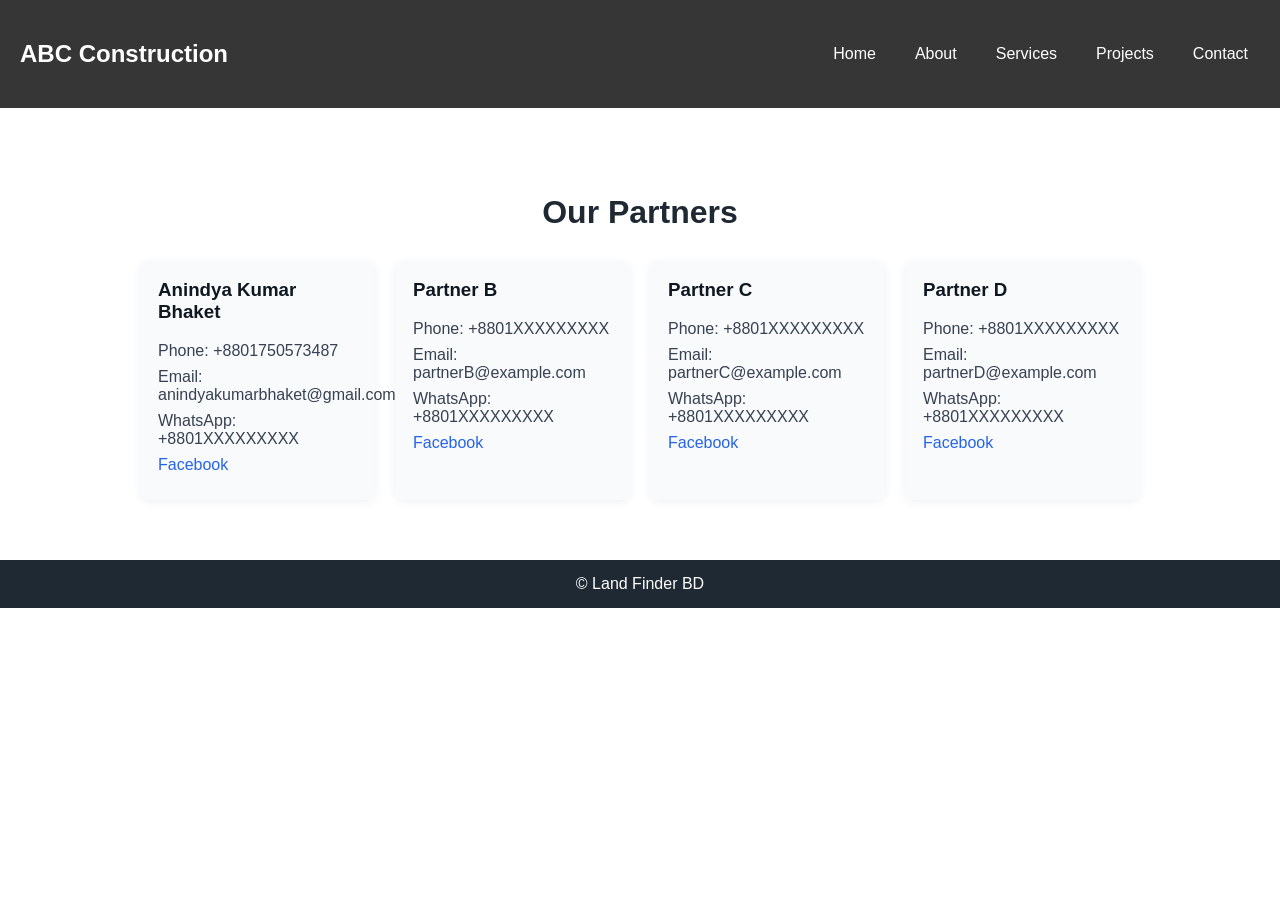
==== contact.html @ a6ad790f "initial" ====
<!DOCTYPE html>
<html lang="en">
<head>
<meta charset="UTF-8">
<meta name="viewport" content="width=device-width, initial-scale=1.0">
<title>Contact | ABC Construction</title>
<link rel="stylesheet" href="css/style.css">
</head>
<body>
<header>
<h2>ABC Construction</h2>
<button class="nav-toggle" onclick="toggleNav()">☰</button>
<nav id="nav-menu">
<a href="index.html">Home</a>
<a href="about.html">About</a>
<a href="services.html">Services</a>
<a href="projects.html">Projects</a>
<a href="contact.html">Contact</a>
</nav>
</header>


<section class="partners">
	<h2>Our Partners</h2>
	<div class="partner-grid">
		<div class="partner-card">
			<h3>Anindya Kumar Bhaket</h3>
			<ul class="partner-contact">
				<li>Phone: +8801750573487</li>
				<li>Email: anindyakumarbhaket@gmail.com</li>
				<li>WhatsApp: +8801XXXXXXXXX</li>
				<li><a href="https://facebook.com/partnerA" target="_blank">Facebook</a></li>
			</ul>
		</div>

		<div class="partner-card">
			<h3>Partner B</h3>
			<ul class="partner-contact">
				<li>Phone: +8801XXXXXXXXX</li>
				<li>Email: partnerB@example.com</li>
				<li>WhatsApp: +8801XXXXXXXXX</li>
				<li><a href="https://facebook.com/partnerB" target="_blank">Facebook</a></li>
			</ul>
		</div>

		<div class="partner-card">
			<h3>Partner C</h3>
			<ul class="partner-contact">
				<li>Phone: +8801XXXXXXXXX</li>
				<li>Email: partnerC@example.com</li>
				<li>WhatsApp: +8801XXXXXXXXX</li>
				<li><a href="https://facebook.com/partnerC" target="_blank">Facebook</a></li>
			</ul>
		</div>

		<div class="partner-card">
			<h3>Partner D</h3>
			<ul class="partner-contact">
				<li>Phone: +8801XXXXXXXXX</li>
				<li>Email: partnerD@example.com</li>
				<li>WhatsApp: +8801XXXXXXXXX</li>
				<li><a href="https://facebook.com/partnerD" target="_blank">Facebook</a></li>
			</ul>
		</div>
	</div>
</section>
<footer>© Land Finder BD</footer>
<script src="js/script.js"></script>
</body>
</html>
---- css/style.css ----
body { font-family: Arial, sans-serif; margin: 0; }
body { font-family: Arial, sans-serif; margin: 0; }
header { background:#363636; color:#fff; padding:20px; display:flex; justify-content:space-between; }
nav a { color:#fff; margin-left:15px; text-decoration:none; }
.hero {
	position: relative;
	padding: 100px 20px 100px 20px;
	background: #222;
	color: #fff;
	text-align: center;
	overflow: hidden;
}
.hero-bg {
	position: absolute;
	top: 0; left: 0; right: 0; bottom: 0;
	background: url('../images/plot1.jpeg') center/cover no-repeat;
	opacity: 0.35;
	z-index: 1;
}
.hero-content {
	position: relative;
	z-index: 2;
}
.hero-title {
	font-size: 3rem;
	margin-bottom: 20px;
	animation: fadeInDown 1s;
}
.hero-subtitle {
	font-size: 1.5rem;
	margin-bottom: 30px;
	animation: fadeInUp 1.2s;
}
@keyframes fadeInDown {
	from { opacity: 0; transform: translateY(-40px); }
	to { opacity: 1; transform: translateY(0); }
}
@keyframes fadeInUp {
	from { opacity: 0; transform: translateY(40px); }
	to { opacity: 1; transform: translateY(0); }
}
/* Call to Action Section */
.cta {
	background: #f3f4f6;
	padding: 60px 20px;
	text-align: center;
}
.cta h2 {
	font-size: 2.2rem;
	margin-bottom: 40px;
	color: #1f2933;
}
.cta-features {
	display: flex;
	flex-wrap: wrap;
	justify-content: center;
	gap: 40px;
}
.cta-feature {
	background: #fff;
	border-radius: 10px;
	box-shadow: 0 2px 12px rgba(0,0,0,0.07);
	padding: 30px 20px;
	max-width: 300px;
	flex: 1 1 250px;
	transition: transform 0.3s;
}
.cta-feature:hover {
	transform: translateY(-10px) scale(1.04);
	box-shadow: 0 6px 24px rgba(0,0,0,0.13);
}
.cta-feature img {
	width: 80px;
	height: 80px;
	object-fit: cover;
	border-radius: 50%;
	margin-bottom: 18px;
}
.cta-feature h3 {
	color: #f59e0b;
	margin-bottom: 10px;
}
.cta-feature p {
	color: #555;
}

/* Services page improvements */
.services-hero {
	text-align: center;
	padding: 40px 20px;
	background: linear-gradient(135deg, #1f2933 0%, #374151 100%);
	color: #fff;
	border-radius: 8px;
	max-width: 1100px;
	margin: 0 auto 24px;
}
.services-hero .lead {
	color: #e6e7e9;
	margin-top: 10px;
	font-size: 1.05rem;
}
.services-grid {
	display: grid;
	grid-template-columns: repeat(auto-fit, minmax(220px, 1fr));
	gap: 22px;
	max-width: 1100px;
	margin: 0 auto 40px;
	padding: 0 18px;
}
.service-card {
	background: #fff;
	border-radius: 10px;
	overflow: hidden;
	box-shadow: 0 6px 20px rgba(15,23,34,0.06);
	transition: transform 0.28s ease, box-shadow 0.28s ease;
}
.service-card a { display:block; }
.service-card img {
	width: 100%;
	height: 160px;
	object-fit: cover;
	display: block;
}
.service-body { padding: 14px 16px 20px; }
.service-card h3 { margin: 0 0 8px; color: #0f1720; }
.service-card p { margin: 0; color: #475569; }
.service-card:hover { transform: translateY(-8px); box-shadow: 0 12px 30px rgba(15,23,34,0.12); }

/* Project Slider */
.project-slider {
  max-width: 900px;
  margin: 20px auto;
  padding: 0 18px;
}
.slider-container {
  position: relative;
  overflow: hidden;
  border-radius: 10px;
  box-shadow: 0 8px 24px rgba(15,23,34,0.12);
  background: #f0f0f0;
}
.slides-wrapper {
  display: flex;
  transition: transform 0.4s ease;
}
.slide {
  min-width: 100%;
  height: 400px;
  object-fit: cover;
  display: block;
}
.slider-btn {
  position: absolute;
  top: 50%;
  transform: translateY(-50%);
  background: rgba(0,0,0,0.5);
  color: #fff;
  border: none;
  padding: 12px 16px;
  font-size: 28px;
  cursor: pointer;
  transition: background 0.3s;
  z-index: 2;
}
.slider-btn:hover { background: rgba(0,0,0,0.8); }
.slider-prev { left: 10px; }
.slider-next { right: 10px; }
.slider-dots {
  display: flex;
  justify-content: center;
  gap: 10px;
  padding: 12px 0;
  background: #f9f9f9;
}
.dot {
  width: 12px;
  height: 12px;
  border-radius: 50%;
  background: #ccc;
  cursor: pointer;
  transition: background 0.3s;
}
.dot.active { background: #f59e0b; }

/* Partners (Contact page) */
.partners {
	padding: 60px 20px;
	background: #fff;
	text-align: center;
}
.partners h2 {
	font-size: 2rem;
	color: #1f2933;
	margin-bottom: 30px;
}
.partner-grid {
	display: grid;
	grid-template-columns: repeat(auto-fit, minmax(220px, 1fr));
	gap: 20px;
	max-width: 1000px;
	margin: 0 auto;
}
.partner-card {
	background: #f8fafc;
	border-radius: 8px;
	padding: 18px;
	box-shadow: 0 2px 10px rgba(0,0,0,0.06);
	text-align: left;
}
.partner-card h3 {
	margin-top: 0;
	color: #0f1720;
}
.partner-contact {
	list-style: none;
	padding: 0;
	margin: 10px 0 0 0;
	color: #374151;
}
.partner-contact li {
	margin-bottom: 8px;
}
.partner-contact a {
	color: #2563eb;
	text-decoration: none;
}
.partner-contact a:hover {
	text-decoration: underline;
}
section { padding:60px; }
.btn { background:#f59e0b; padding:12px 20px; color:#000; text-decoration:none; font-weight:bold; }
footer { background:#1f2933; color:#fff; text-align:center; padding:15px; }




/* Project Gallery */
.project-gallery {
display: grid;
grid-template-columns: repeat(auto-fit, minmax(250px, 1fr));
gap: 25px;
margin-top: 40px;
}


.project-card {
background: #f3f4f6;
border-radius: 6px;
overflow: hidden;
transition: transform 0.3s ease;
}


.project-card:hover {
transform: scale(1.03);
}


.project-card img {
width: 100%;
height: 200px;
object-fit: cover;
}


.project-info {
padding: 15px;
}


.project-info h3 {
margin-bottom: 5px;
}


.project-info p {
color: #555;
}
/* Mobile Navigation */
.nav-toggle {
	display: none;
	background: none;
	border: none;
	color: #fff;
	font-size: 24px;
	cursor: pointer;
	padding: 8px;
}
nav {
	display: flex;
	align-items: center;
}
nav a { padding: 8px 12px; }

/* Mobile Responsiveness */
@media (max-width: 768px) {
	header {
		flex-direction: column;
		padding: 15px;
	}
	header h2 {
		margin: 0 0 15px 0;
		font-size: 1.3rem;
	}
	.nav-toggle {
		display: block;
		position: absolute;
		right: 15px;
		top: 15px;
	}
	nav {
		flex-direction: column;
		display: none;
		width: 100%;
		background: rgba(31, 41, 51, 0.95);
		padding: 12px 0;
	}
	nav.active {
		display: flex;
	}
	nav a {
		display: block;
		padding: 12px 15px;
		text-align: left;
		border-bottom: 1px solid rgba(255,255,255,0.1);
	}
	
	.hero-title {
		font-size: 1.8rem;
	}
	.hero-subtitle {
		font-size: 1rem;
	}
	.hero {
		padding: 60px 15px;
	}
	
	.cta h2 {
		font-size: 1.5rem;
	}
	.cta-features {
		gap: 20px;
	}
	.cta-feature {
		flex: 1 1 100%;
		max-width: none;
	}
	
	.services-grid {
		grid-template-columns: repeat(auto-fit, minmax(150px, 1fr));
		gap: 15px;
		padding: 0 12px;
	}
	
	.partner-grid {
		grid-template-columns: repeat(auto-fit, minmax(160px, 1fr));
		gap: 12px;
	}
	.partner-card {
		padding: 12px;
	}
	
	.project-gallery {
		grid-template-columns: repeat(auto-fit, minmax(150px, 1fr));
		gap: 15px;
	}
	
	section {
		padding: 40px 15px;
	}
	
	.slide {
		height: 250px;
	}
	.slider-btn {
		padding: 8px 12px;
		font-size: 20px;
	}
	
	.slider-dots {
		padding: 8px 0;
		gap: 6px;
	}
	.dot {
		width: 10px;
		height: 10px;
	}
}

@media (max-width: 480px) {
	header h2 {
		font-size: 1rem;
		margin-bottom: 10px;
	}
	.nav-toggle {
		top: 12px;
		right: 12px;
	}
	
	.hero {
		padding: 40px 12px;
	}
	.hero-title {
		font-size: 1.4rem;
		margin-bottom: 12px;
	}
	.hero-subtitle {
		font-size: 0.9rem;
		margin-bottom: 15px;
	}
	
	.cta {
		padding: 40px 12px;
	}
	.cta h2 {
		font-size: 1.3rem;
		margin-bottom: 20px;
	}
	.cta-features {
		gap: 12px;
	}
	.cta-feature {
		padding: 15px 12px;
	}
	
	.services-hero {
		padding: 25px 12px;
	}
	.services-grid {
		grid-template-columns: 1fr;
		gap: 12px;
	}
	.service-card img {
		height: 140px;
	}
	
	.project-gallery {
		grid-template-columns: 1fr;
		gap: 12px;
		margin-top: 20px;
	}
	
	.partner-grid {
		grid-template-columns: 1fr;
	}
	.partner-card {
		padding: 10px;
	}
	
	section {
		padding: 25px 12px;
	}
	section h2 {
		font-size: 1.3rem;
	}
	
	.running-preview {
		padding: 30px 12px;
	}
	
	.slide {
		height: 200px;
	}
	.slider-btn {
		padding: 6px 10px;
		font-size: 16px;
	}
	
	.btn {
		padding: 10px 18px;
		font-size: 0.9rem;
	}
	
	form input, form textarea {
		width: 100%;
		padding: 10px;
		margin-bottom: 10px;
		box-sizing: border-box;
	}
}
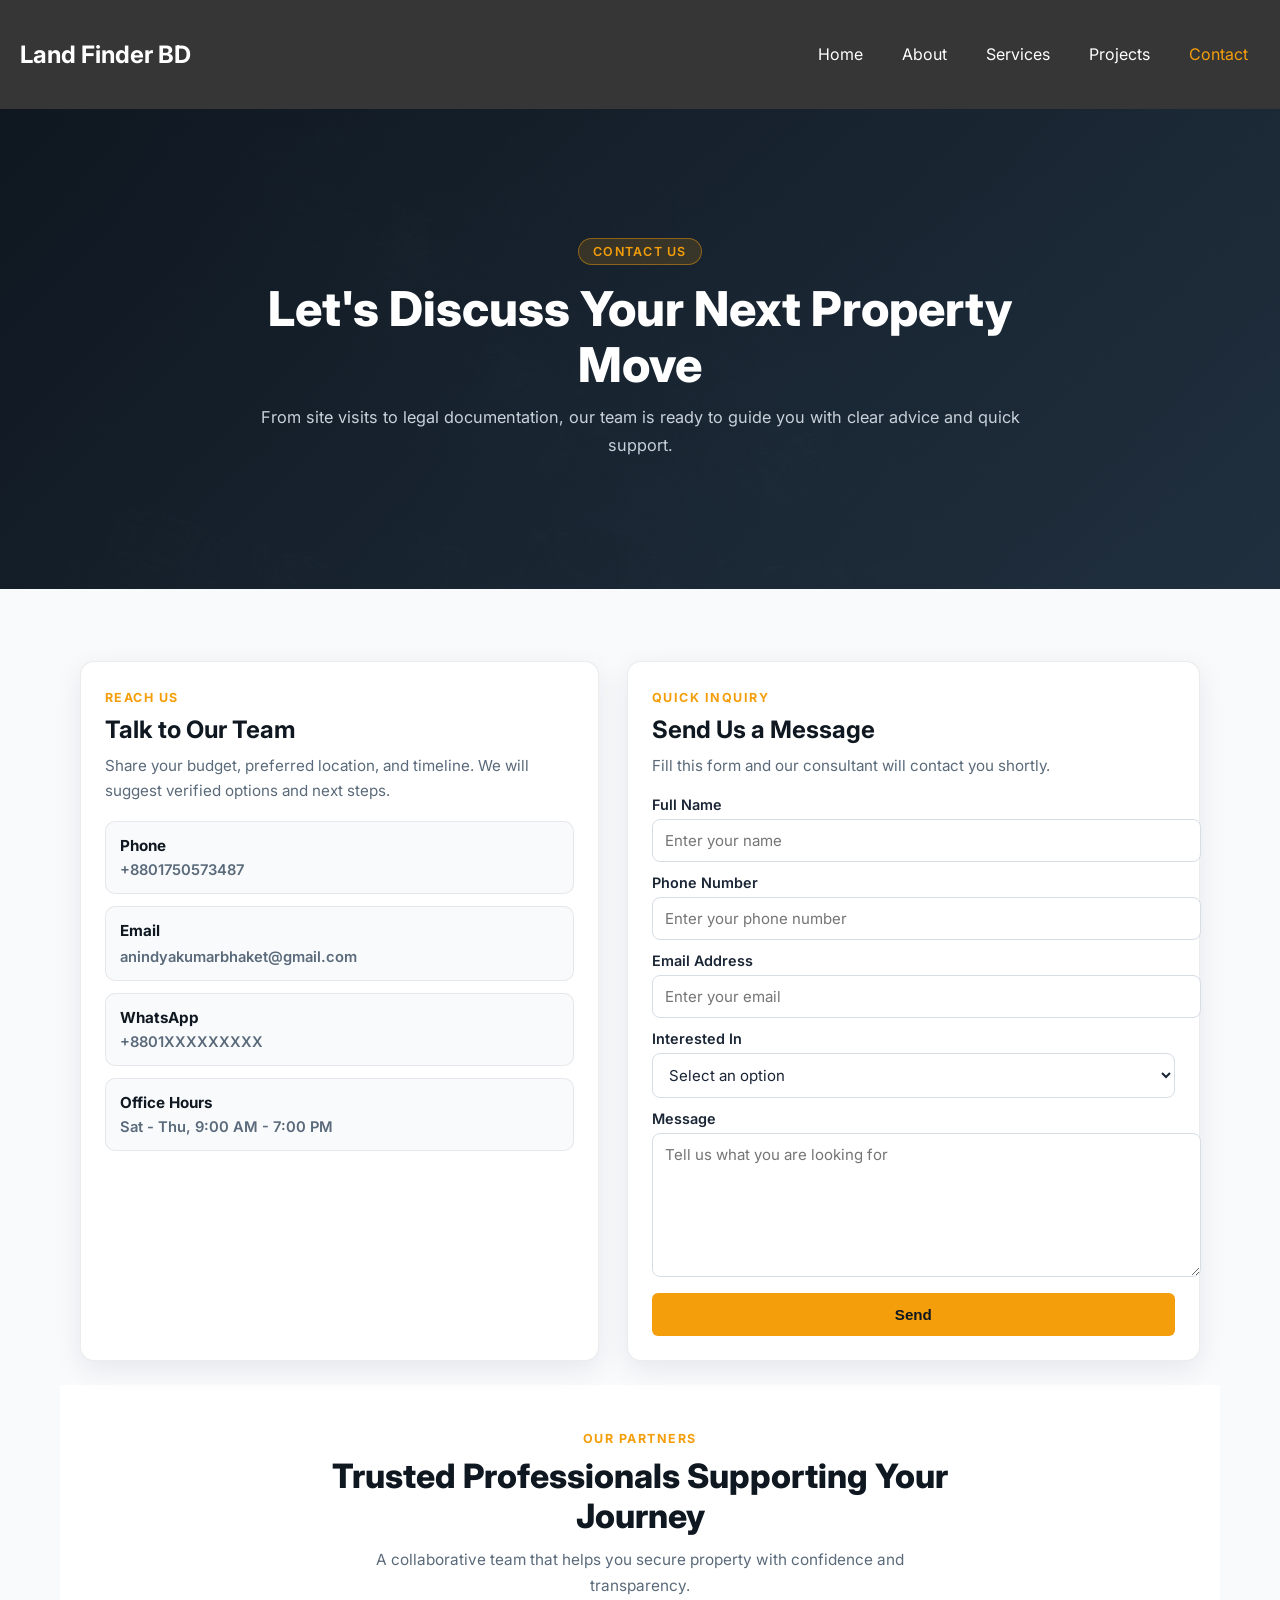
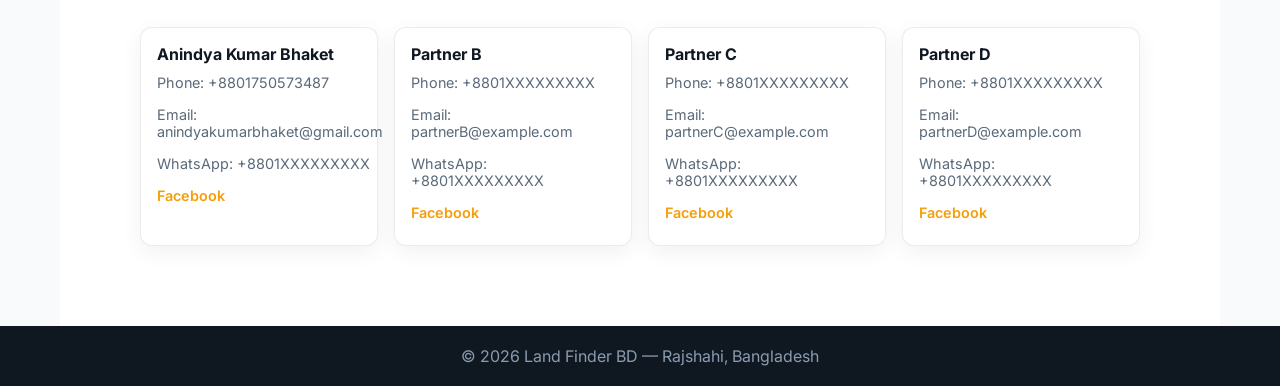
==== commit 3c7b931f: "cursor edit (contact.html)" ====
--- a/contact.html
+++ b/contact.html
@@ -1,70 +1,544 @@
 <!DOCTYPE html>
 <html lang="en">
 <head>
-<meta charset="UTF-8">
-<meta name="viewport" content="width=device-width, initial-scale=1.0">
-<title>Contact | ABC Construction</title>
-<link rel="stylesheet" href="css/style.css">
+  <meta charset="UTF-8">
+  <meta name="viewport" content="width=device-width, initial-scale=1.0">
+  <title>Contact | Land Finder BD</title>
+  <meta name="description" content="Contact Land Finder BD for land buying consultation, site visits, legal assistance, and project information across Rajshahi.">
+  <link rel="preconnect" href="https://fonts.googleapis.com">
+  <link rel="preconnect" href="https://fonts.gstatic.com" crossorigin>
+  <link href="https://fonts.googleapis.com/css2?family=Inter:wght@400;500;600;700;800&display=swap" rel="stylesheet">
+  <link rel="stylesheet" href="css/style.css">
+  <style>
+    body { font-family: 'Inter', Arial, sans-serif; background: #f8fafc; color: #0f1720; }
+
+    .page-wrap { background: #f8fafc; }
+
+    .contact-hero {
+      position: relative;
+      min-height: 360px;
+      display: flex;
+      align-items: center;
+      justify-content: center;
+      overflow: hidden;
+      background: #0f1720;
+    }
+    .contact-hero-bg {
+      position: absolute;
+      inset: 0;
+      background: url('images/project2.jpg') center/cover no-repeat;
+      opacity: 0.2;
+      transform: scale(1.04);
+    }
+    .contact-hero-overlay {
+      position: absolute;
+      inset: 0;
+      background: linear-gradient(135deg, rgba(15,23,32,0.9) 0%, rgba(37,55,72,0.78) 100%);
+    }
+    .contact-hero-content {
+      position: relative;
+      z-index: 2;
+      text-align: center;
+      color: #fff;
+      max-width: 760px;
+      padding: 52px 20px;
+    }
+    .contact-hero-badge {
+      display: inline-block;
+      background: rgba(245,158,11,0.15);
+      border: 1px solid rgba(245,158,11,0.45);
+      color: #f59e0b;
+      font-size: 0.78rem;
+      font-weight: 600;
+      letter-spacing: 0.1em;
+      text-transform: uppercase;
+      padding: 5px 14px;
+      border-radius: 999px;
+      margin-bottom: 16px;
+    }
+    .contact-hero h1 {
+      margin: 0 0 12px;
+      font-size: clamp(2rem, 4.5vw, 3rem);
+      line-height: 1.15;
+      font-weight: 800;
+    }
+    .contact-hero p {
+      margin: 0;
+      color: #c9d1da;
+      font-size: 1.02rem;
+      line-height: 1.7;
+    }
+
+    .contact-main {
+      max-width: 1120px;
+      margin: 0 auto;
+      padding: 72px 20px 24px;
+      display: grid;
+      grid-template-columns: 0.95fr 1.05fr;
+      gap: 28px;
+    }
+
+    .info-panel,
+    .form-panel {
+      background: #fff;
+      border-radius: 14px;
+      border: 1px solid rgba(15,23,32,0.08);
+      box-shadow: 0 8px 28px rgba(15,23,32,0.08);
+      padding: 24px;
+    }
+
+    .panel-label {
+      display: inline-block;
+      color: #f59e0b;
+      font-size: 0.78rem;
+      font-weight: 700;
+      letter-spacing: 0.12em;
+      text-transform: uppercase;
+      margin-bottom: 10px;
+    }
+    .info-panel h2,
+    .form-panel h2 {
+      margin: 0 0 8px;
+      font-size: 1.5rem;
+      line-height: 1.25;
+    }
+    .panel-sub {
+      margin: 0 0 18px;
+      color: #5a6a7a;
+      line-height: 1.65;
+      font-size: 0.95rem;
+    }
+
+    .info-grid {
+      display: grid;
+      gap: 12px;
+    }
+    .info-item {
+      background: #f8fafc;
+      border: 1px solid rgba(15,23,32,0.08);
+      border-radius: 10px;
+      padding: 14px;
+    }
+    .info-item h3 {
+      margin: 0 0 6px;
+      font-size: 0.95rem;
+      color: #0f1720;
+    }
+    .info-item p,
+    .info-item a {
+      margin: 0;
+      font-size: 0.92rem;
+      color: #5a6a7a;
+      text-decoration: none;
+      font-weight: 600;
+    }
+    .info-item a:hover { color: #f59e0b; }
+
+    .form-grid {
+      display: grid;
+      gap: 12px;
+    }
+    label {
+      display: block;
+      margin-bottom: 6px;
+      font-size: 0.9rem;
+      font-weight: 600;
+      color: #1a2535;
+    }
+    input,
+    select,
+    textarea {
+      width: 100%;
+      border: 1px solid #d6dde7;
+      border-radius: 8px;
+      padding: 11px 12px;
+      font-family: inherit;
+      font-size: 0.94rem;
+      color: #1a2535;
+      background: #fff;
+      outline: none;
+      transition: border-color 0.2s, box-shadow 0.2s;
+    }
+    input:focus,
+    select:focus,
+    textarea:focus {
+      border-color: #f59e0b;
+      box-shadow: 0 0 0 3px rgba(245,158,11,0.16);
+    }
+    textarea {
+      resize: vertical;
+      min-height: 120px;
+    }
+
+    .btn-primary {
+      background: #f59e0b;
+      color: #0f1720;
+      font-weight: 700;
+      padding: 13px 24px;
+      border-radius: 6px;
+      border: none;
+      cursor: pointer;
+      font-size: 0.95rem;
+      transition: background 0.25s, transform 0.2s;
+    }
+    .btn-primary:hover {
+      background: #d97706;
+      transform: translateY(-2px);
+    }
+
+    .partners {
+      max-width: 1120px;
+      margin: 0 auto;
+      padding: 42px 20px 80px;
+    }
+    .section-header {
+      text-align: center;
+      max-width: 620px;
+      margin: 0 auto 28px;
+    }
+    .section-label {
+      display: inline-block;
+      color: #f59e0b;
+      font-size: 0.78rem;
+      font-weight: 700;
+      letter-spacing: 0.12em;
+      text-transform: uppercase;
+      margin-bottom: 10px;
+    }
+    .section-header h2 {
+      margin: 0 0 10px;
+      font-size: clamp(1.55rem, 3.2vw, 2.1rem);
+      line-height: 1.2;
+      font-weight: 800;
+      color: #0f1720;
+    }
+    .section-header p {
+      margin: 0;
+      color: #5a6a7a;
+      line-height: 1.7;
+      font-size: 0.96rem;
+    }
+
+    .partner-grid {
+      display: grid;
+      grid-template-columns: repeat(auto-fit, minmax(220px, 1fr));
+      gap: 16px;
+    }
+    .partner-card {
+      background: #fff;
+      border: 1px solid rgba(15,23,32,0.08);
+      border-radius: 12px;
+      padding: 16px;
+      box-shadow: 0 6px 22px rgba(15,23,32,0.06);
+    }
+    .partner-card h3 {
+      margin: 0 0 10px;
+      font-size: 1rem;
+      color: #0f1720;
+    }
+    .partner-contact {
+      list-style: none;
+      padding: 0;
+      margin: 0;
+      display: grid;
+      gap: 7px;
+      color: #5a6a7a;
+      font-size: 0.9rem;
+    }
+    .partner-contact a {
+      color: #f59e0b;
+      text-decoration: none;
+      font-weight: 600;
+    }
+
+    footer {
+      text-align: center;
+      color: #8a9bb0;
+      padding: 20px;
+      background: #0f1720;
+    }
+
+    @media (max-width: 900px) {
+      .contact-main {
+        grid-template-columns: 1fr;
+        padding-top: 50px;
+        gap: 18px;
+      }
+      .partners {
+        padding-top: 26px;
+      }
+    }
+    @media (max-width: 700px) {
+      header {
+        position: sticky;
+        top: 0;
+        z-index: 1000;
+        padding: 12px 16px;
+        background: #0f1720;
+        border-bottom: 1px solid rgba(255,255,255,0.08);
+        display: flex;
+        align-items: center;
+        justify-content: space-between;
+      }
+      header h2 {
+        color: #fff;
+        font-size: 1.1rem;
+        margin: 0;
+      }
+      .nav-toggle {
+        display: inline-flex;
+        align-items: center;
+        justify-content: center;
+        width: 38px;
+        height: 36px;
+        border: 1px solid rgba(255,255,255,0.2);
+        border-radius: 8px;
+        background: transparent;
+        color: #fff;
+        font-size: 1.1rem;
+      }
+      nav {
+        position: absolute;
+        top: 58px;
+        right: 14px;
+        left: 14px;
+        background: #1a2535;
+        border: 1px solid rgba(255,255,255,0.1);
+        border-radius: 10px;
+        display: none;
+        flex-direction: column;
+        padding: 10px;
+        gap: 2px;
+      }
+      nav.show {
+        display: flex;
+      }
+      nav a {
+        color: #dbe3ec;
+        padding: 10px 12px;
+        border-radius: 8px;
+        text-decoration: none;
+      }
+      nav a:hover {
+        background: rgba(245,158,11,0.15);
+      }
+
+      .contact-hero {
+        min-height: 300px;
+      }
+      .contact-hero-content {
+        padding: 38px 14px;
+      }
+      .contact-hero h1 {
+        font-size: 1.65rem;
+      }
+      .contact-hero p {
+        font-size: 0.94rem;
+        line-height: 1.6;
+      }
+
+      .contact-main {
+        padding: 28px 14px 8px;
+      }
+      .info-panel,
+      .form-panel {
+        padding: 16px;
+        border-radius: 12px;
+      }
+      .info-panel h2,
+      .form-panel h2 {
+        font-size: 1.24rem;
+      }
+      .panel-sub {
+        font-size: 0.9rem;
+        margin-bottom: 14px;
+      }
+
+      label {
+        font-size: 0.88rem;
+      }
+      input,
+      select,
+      textarea {
+        font-size: 16px;
+        padding: 12px;
+      }
+      .btn-primary {
+        width: 100%;
+        min-height: 46px;
+      }
+
+      .partners {
+        padding: 28px 14px 58px;
+      }
+      .section-header {
+        margin-bottom: 20px;
+      }
+      .section-header h2 {
+        font-size: 1.42rem;
+      }
+      .section-header p {
+        font-size: 0.9rem;
+      }
+      .partner-grid {
+        grid-template-columns: 1fr;
+      }
+      footer {
+        font-size: 0.86rem;
+        padding: 16px 12px;
+      }
+    }
+
+    @media (max-width: 420px) {
+      .contact-hero h1 {
+        font-size: 1.5rem;
+      }
+      .contact-hero-badge,
+      .panel-label,
+      .section-label {
+        font-size: 0.72rem;
+      }
+      .info-item,
+      .partner-card {
+        padding: 12px;
+      }
+    }
+  </style>
 </head>
 <body>
-<header>
-<h2>ABC Construction</h2>
-<button class="nav-toggle" onclick="toggleNav()">☰</button>
-<nav id="nav-menu">
-<a href="index.html">Home</a>
-<a href="about.html">About</a>
-<a href="services.html">Services</a>
-<a href="projects.html">Projects</a>
-<a href="contact.html">Contact</a>
-</nav>
-</header>
-
-
-<section class="partners">
-	<h2>Our Partners</h2>
-	<div class="partner-grid">
-		<div class="partner-card">
-			<h3>Anindya Kumar Bhaket</h3>
-			<ul class="partner-contact">
-				<li>Phone: +8801750573487</li>
-				<li>Email: anindyakumarbhaket@gmail.com</li>
-				<li>WhatsApp: +8801XXXXXXXXX</li>
-				<li><a href="https://facebook.com/partnerA" target="_blank">Facebook</a></li>
-			</ul>
-		</div>
-
-		<div class="partner-card">
-			<h3>Partner B</h3>
-			<ul class="partner-contact">
-				<li>Phone: +8801XXXXXXXXX</li>
-				<li>Email: partnerB@example.com</li>
-				<li>WhatsApp: +8801XXXXXXXXX</li>
-				<li><a href="https://facebook.com/partnerB" target="_blank">Facebook</a></li>
-			</ul>
-		</div>
-
-		<div class="partner-card">
-			<h3>Partner C</h3>
-			<ul class="partner-contact">
-				<li>Phone: +8801XXXXXXXXX</li>
-				<li>Email: partnerC@example.com</li>
-				<li>WhatsApp: +8801XXXXXXXXX</li>
-				<li><a href="https://facebook.com/partnerC" target="_blank">Facebook</a></li>
-			</ul>
-		</div>
-
-		<div class="partner-card">
-			<h3>Partner D</h3>
-			<ul class="partner-contact">
-				<li>Phone: +8801XXXXXXXXX</li>
-				<li>Email: partnerD@example.com</li>
-				<li>WhatsApp: +8801XXXXXXXXX</li>
-				<li><a href="https://facebook.com/partnerD" target="_blank">Facebook</a></li>
-			</ul>
-		</div>
-	</div>
-</section>
-<footer>© Land Finder BD</footer>
+<div class="page-wrap">
+  <header>
+    <h2>Land Finder BD</h2>
+    <button class="nav-toggle" onclick="toggleNav()" aria-label="Toggle navigation">☰</button>
+    <nav id="nav-menu">
+      <a href="index.html">Home</a>
+      <a href="about.html">About</a>
+      <a href="services.html">Services</a>
+      <a href="projects.html">Projects</a>
+      <a href="contact.html" style="color:#f59e0b;">Contact</a>
+    </nav>
+  </header>
+
+  <section class="contact-hero" aria-label="Contact hero">
+    <div class="contact-hero-bg"></div>
+    <div class="contact-hero-overlay"></div>
+    <div class="contact-hero-content">
+      <div class="contact-hero-badge">Contact Us</div>
+      <h1>Let's Discuss Your Next Property Move</h1>
+      <p>From site visits to legal documentation, our team is ready to guide you with clear advice and quick support.</p>
+    </div>
+  </section>
+
+  <section class="contact-main" aria-label="Contact details and inquiry form">
+    <article class="info-panel">
+      <span class="panel-label">Reach Us</span>
+      <h2>Talk to Our Team</h2>
+      <p class="panel-sub">Share your budget, preferred location, and timeline. We will suggest verified options and next steps.</p>
+      <div class="info-grid">
+        <div class="info-item">
+          <h3>Phone</h3>
+          <p>+8801750573487</p>
+        </div>
+        <div class="info-item">
+          <h3>Email</h3>
+          <a href="mailto:anindyakumarbhaket@gmail.com">anindyakumarbhaket@gmail.com</a>
+        </div>
+        <div class="info-item">
+          <h3>WhatsApp</h3>
+          <p>+8801XXXXXXXXX</p>
+        </div>
+        <div class="info-item">
+          <h3>Office Hours</h3>
+          <p>Sat - Thu, 9:00 AM - 7:00 PM</p>
+        </div>
+      </div>
+    </article>
+
+    <article class="form-panel">
+      <span class="panel-label">Quick Inquiry</span>
+      <h2>Send Us a Message</h2>
+      <p class="panel-sub">Fill this form and our consultant will contact you shortly.</p>
+      <form class="form-grid" action="https://formspree.io/f/mwvajabl" method="POST">
+        <div>
+          <label for="name">Full Name</label>
+          <input type="text" id="name" name="name" placeholder="Enter your name">
+        </div>
+        <div>
+          <label for="phone">Phone Number</label>
+          <input type="tel" id="phone" name="phone" placeholder="Enter your phone number">
+        </div>
+        <div>
+          <label for="email">Email Address</label>
+          <input type="email" id="email" name="email" placeholder="Enter your email" required>
+        </div>
+        <div>
+          <label for="interest">Interested In</label>
+          <select id="interest" name="interest">
+            <option>Select an option</option>
+            <option>Residential Plot</option>
+            <option>Commercial Plot</option>
+            <option>Site Visit</option>
+            <option>Legal Documentation</option>
+            <option>General Information</option>
+          </select>
+        </div>
+        <div>
+          <label for="message">Message</label>
+          <textarea id="message" name="message" placeholder="Tell us what you are looking for" required></textarea>
+        </div>
+        <button type="submit" class="btn-primary">Send</button>
+      </form>
+    </article>
+  </section>
+
+  <section class="partners" aria-label="Partners">
+    <div class="section-header">
+      <span class="section-label">Our Partners</span>
+      <h2>Trusted Professionals Supporting Your Journey</h2>
+      <p>A collaborative team that helps you secure property with confidence and transparency.</p>
+    </div>
+    <div class="partner-grid">
+      <div class="partner-card">
+        <h3>Anindya Kumar Bhaket</h3>
+        <ul class="partner-contact">
+          <li>Phone: +8801750573487</li>
+          <li>Email: anindyakumarbhaket@gmail.com</li>
+          <li>WhatsApp: +8801XXXXXXXXX</li>
+          <li><a href="https://facebook.com/partnerA" target="_blank">Facebook</a></li>
+        </ul>
+      </div>
+      <div class="partner-card">
+        <h3>Partner B</h3>
+        <ul class="partner-contact">
+          <li>Phone: +8801XXXXXXXXX</li>
+          <li>Email: partnerB@example.com</li>
+          <li>WhatsApp: +8801XXXXXXXXX</li>
+          <li><a href="https://facebook.com/partnerB" target="_blank">Facebook</a></li>
+        </ul>
+      </div>
+      <div class="partner-card">
+        <h3>Partner C</h3>
+        <ul class="partner-contact">
+          <li>Phone: +8801XXXXXXXXX</li>
+          <li>Email: partnerC@example.com</li>
+          <li>WhatsApp: +8801XXXXXXXXX</li>
+          <li><a href="https://facebook.com/partnerC" target="_blank">Facebook</a></li>
+        </ul>
+      </div>
+      <div class="partner-card">
+        <h3>Partner D</h3>
+        <ul class="partner-contact">
+          <li>Phone: +8801XXXXXXXXX</li>
+          <li>Email: partnerD@example.com</li>
+          <li>WhatsApp: +8801XXXXXXXXX</li>
+          <li><a href="https://facebook.com/partnerD" target="_blank">Facebook</a></li>
+        </ul>
+      </div>
+    </div>
+  </section>
+
+  <footer>© 2026 Land Finder BD — Rajshahi, Bangladesh</footer>
+</div>
 <script src="js/script.js"></script>
 </body>
 </html>
